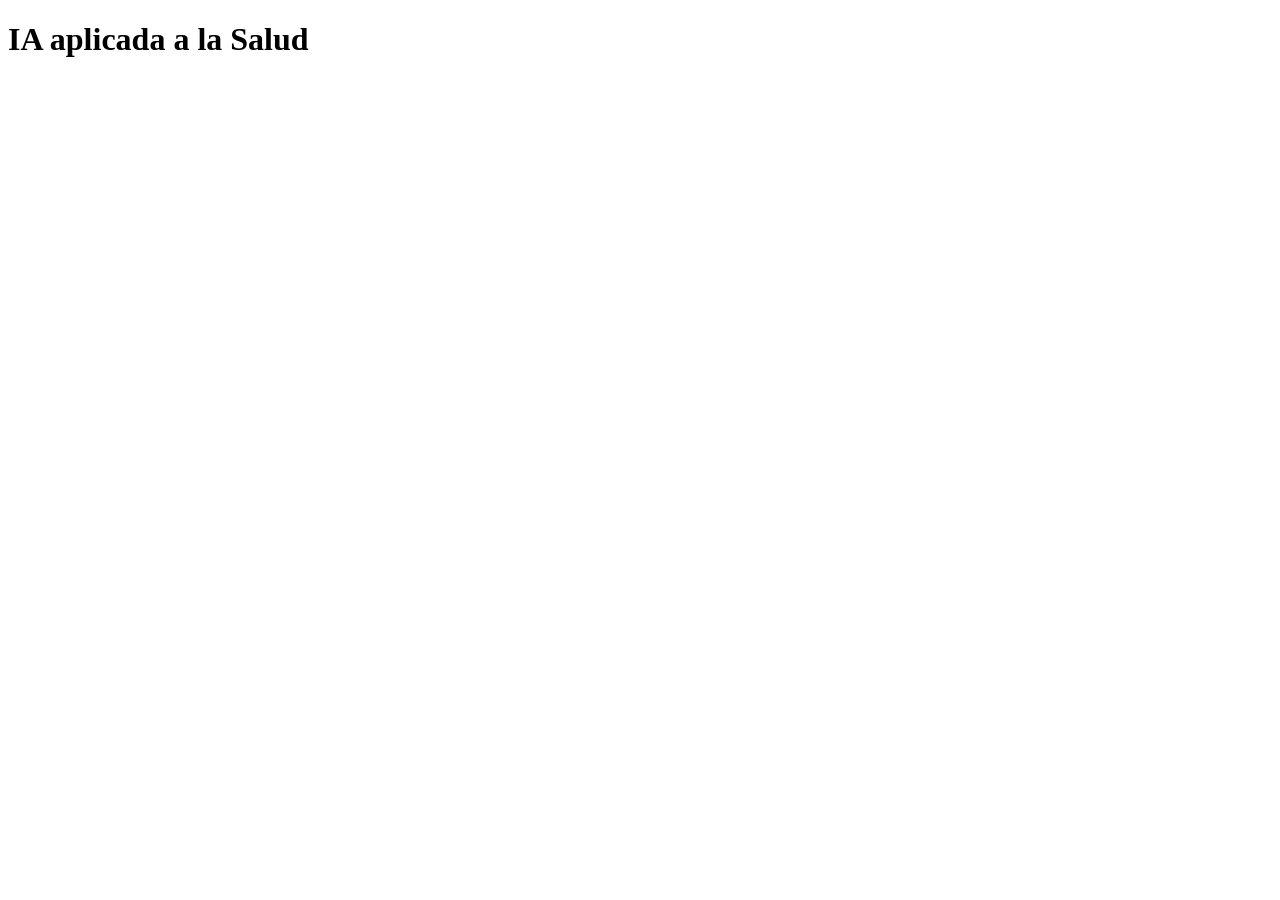
==== acerca.html @ 68074b17 "Archivos a utilizar" ====
<!DOCTYPE html>
<html lang="es">
    <head>
        <meta charset="UTF-8">
        <title>IA aplicada a la Salud

        </title>
    </head>
    
    
    <body>
        <h1>
            IA aplicada a la Salud
        </h1>
    </body>
    
    </html>
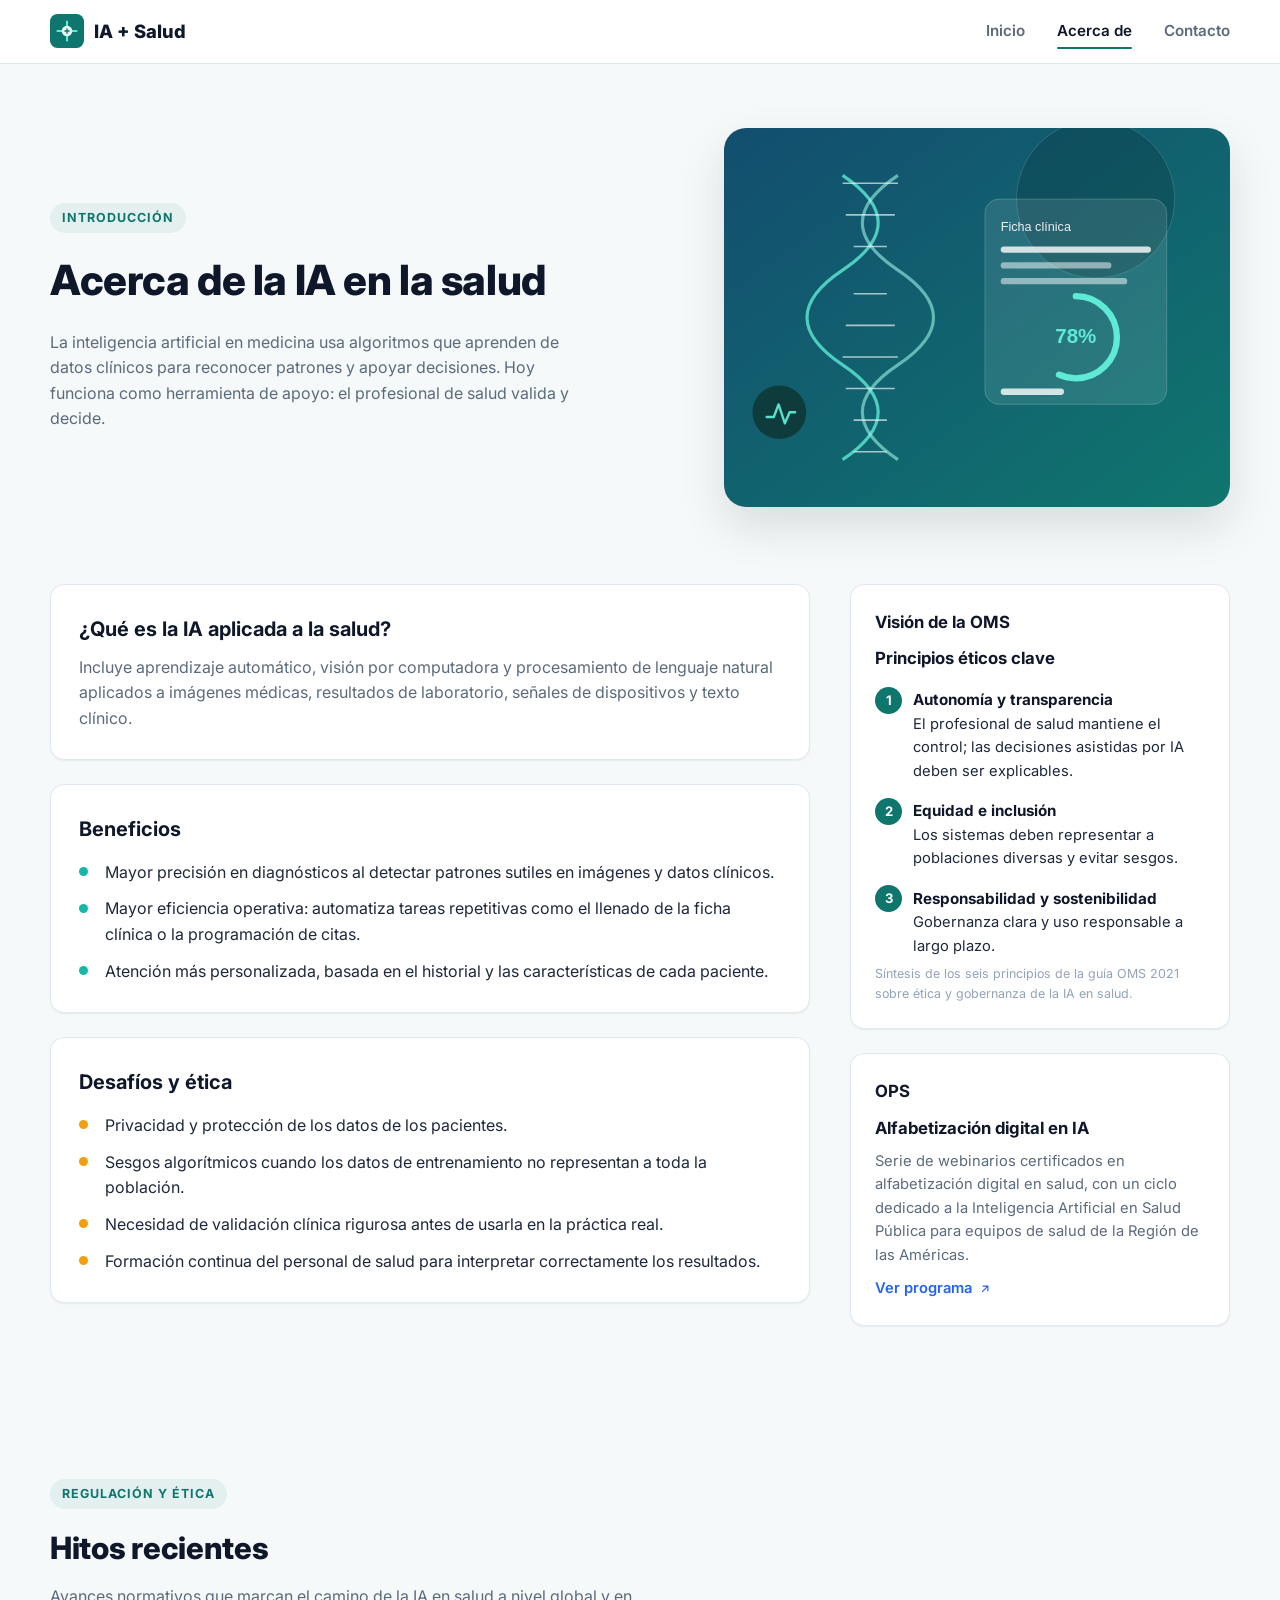
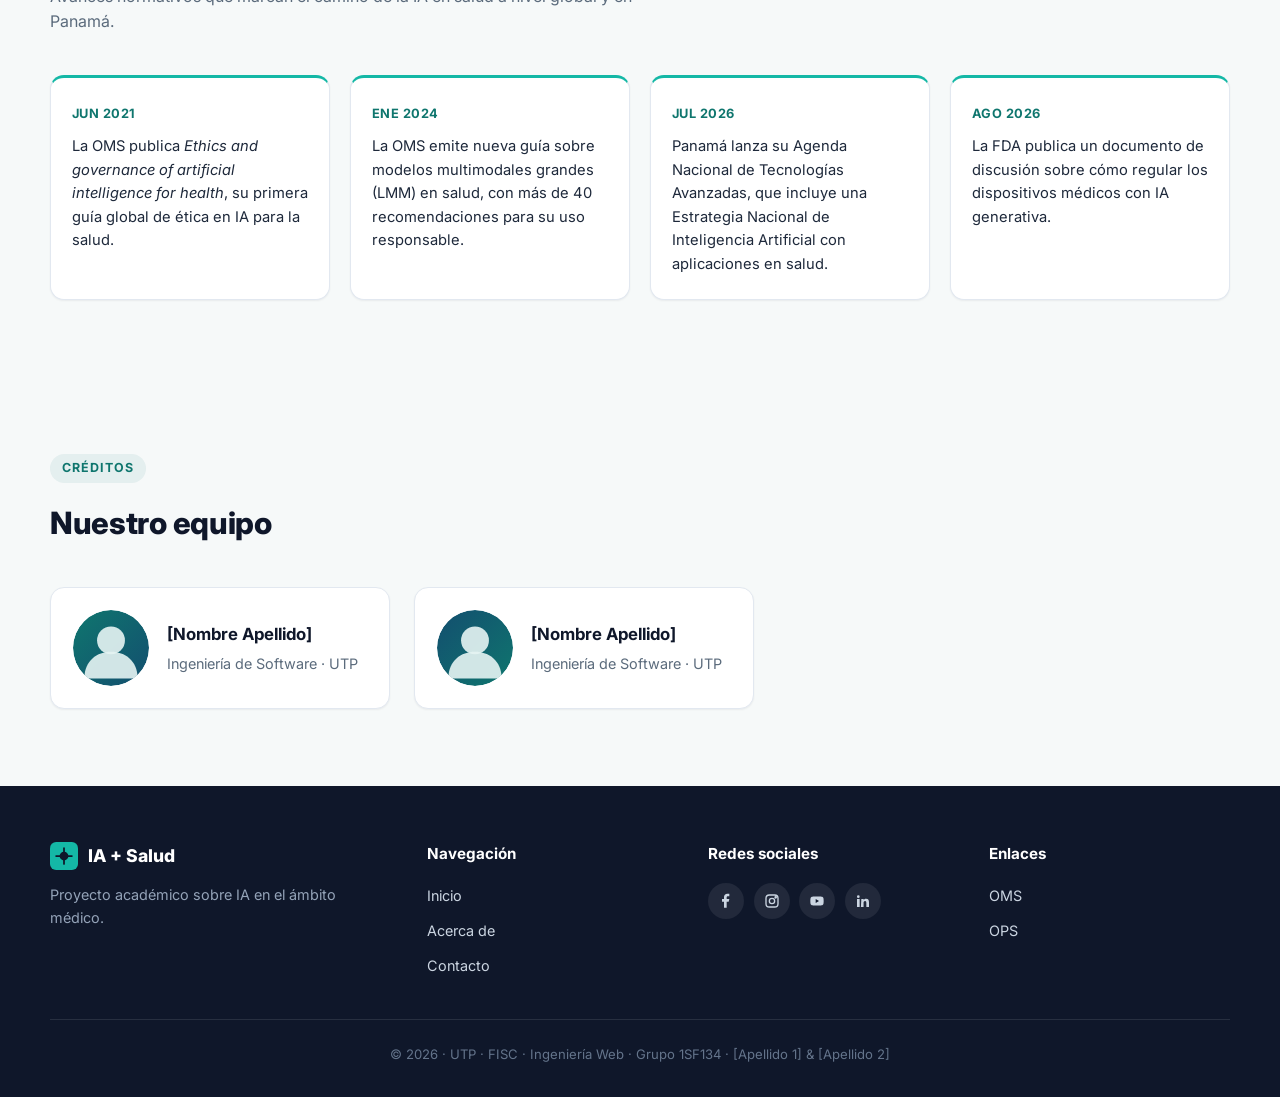
==== commit d66dea1c: "Build out full site (Inicio/Acerca/Contacto) and add IA-Salud-Fusion redesign - Implement the base I" ====
--- a/acerca.html
+++ b/acerca.html
@@ -1,17 +1,205 @@
 <!DOCTYPE html>
 <html lang="es">
-    <head>
-        <meta charset="UTF-8">
-        <title>IA aplicada a la Salud
-
-        </title>
-    </head>
-    
-    
-    <body>
-        <h1>
-            IA aplicada a la Salud
-        </h1>
-    </body>
-    
-    </html>
+<head>
+  <meta charset="UTF-8">
+  <meta name="viewport" content="width=device-width, initial-scale=1.0">
+  <title>Acerca de · IA + Salud</title>
+  <meta name="description" content="Qué es la IA aplicada a la salud, sus beneficios, desafíos éticos, la visión de la OMS y los hitos recientes de su regulación.">
+  <link rel="icon" type="image/svg+xml" href="img/favicon.svg">
+  <link rel="stylesheet" href="css/style.css">
+</head>
+<body>
+  <a class="skip-link" href="#main">Saltar al contenido</a>
+
+  <header class="site-header">
+    <nav class="nav-bar container" aria-label="Navegación principal">
+      <a class="brand" href="index.html">
+        <svg width="34" height="34" viewBox="0 0 64 64" aria-hidden="true">
+          <rect width="64" height="64" rx="14" fill="#0f766e"/>
+          <path d="M32 14v10M32 40v10M14 32h10M40 32h10" stroke="#5eead4" stroke-width="4" stroke-linecap="round"/>
+          <circle cx="32" cy="32" r="10" fill="#e6f4f3"/>
+          <path d="M28 32h8M32 28v8" stroke="#0f766e" stroke-width="2.6" stroke-linecap="round"/>
+        </svg>
+        IA + Salud
+      </a>
+
+      <input type="checkbox" id="navToggle" class="nav-toggle">
+      <label for="navToggle" class="nav-toggle-label" aria-label="Abrir menú de navegación">
+        <svg width="26" height="26" viewBox="0 0 24 24" fill="none" stroke="currentColor" stroke-width="2" stroke-linecap="round"><path d="M3 6h18M3 12h18M3 18h18"/></svg>
+      </label>
+
+      <ul class="nav-links">
+        <li><a href="index.html">Inicio</a></li>
+        <li><a href="acerca.html" aria-current="page">Acerca de</a></li>
+        <li><a href="contacto.html">Contacto</a></li>
+      </ul>
+    </nav>
+  </header>
+
+  <main id="main">
+    <section class="page-hero">
+      <div class="container">
+        <div>
+          <span class="eyebrow">Introducción</span>
+          <h1>Acerca de la IA en la salud</h1>
+          <p>La inteligencia artificial en medicina usa algoritmos que aprenden de datos clínicos para reconocer patrones y apoyar decisiones. Hoy funciona como herramienta de apoyo: el profesional de salud valida y decide.</p>
+        </div>
+        <div class="page-hero-media">
+          <img src="img/acerca.svg" alt="Ilustración conceptual de una hélice de datos clínicos junto a una ficha médica analizada por IA">
+        </div>
+      </div>
+    </section>
+
+    <section id="detalle">
+      <div class="container content-grid">
+        <div class="stack">
+          <article class="card article-card">
+            <h2>¿Qué es la IA aplicada a la salud?</h2>
+            <p>Incluye aprendizaje automático, visión por computadora y procesamiento de lenguaje natural aplicados a imágenes médicas, resultados de laboratorio, señales de dispositivos y texto clínico.</p>
+          </article>
+
+          <article class="card article-card">
+            <h2>Beneficios</h2>
+            <ul>
+              <li>Mayor precisión en diagnósticos al detectar patrones sutiles en imágenes y datos clínicos.</li>
+              <li>Mayor eficiencia operativa: automatiza tareas repetitivas como el llenado de la ficha clínica o la programación de citas.</li>
+              <li>Atención más personalizada, basada en el historial y las características de cada paciente.</li>
+            </ul>
+          </article>
+
+          <article class="card article-card challenges">
+            <h2>Desafíos y ética</h2>
+            <ul>
+              <li>Privacidad y protección de los datos de los pacientes.</li>
+              <li>Sesgos algorítmicos cuando los datos de entrenamiento no representan a toda la población.</li>
+              <li>Necesidad de validación clínica rigurosa antes de usarla en la práctica real.</li>
+              <li>Formación continua del personal de salud para interpretar correctamente los resultados.</li>
+            </ul>
+          </article>
+        </div>
+
+        <aside>
+          <div class="card aside-block">
+            <h2>Visión de la OMS</h2>
+            <h3 class="aside-subtitle">Principios éticos clave</h3>
+            <ol class="pillars">
+              <li><strong>Autonomía y transparencia</strong>El profesional de salud mantiene el control; las decisiones asistidas por IA deben ser explicables.</li>
+              <li><strong>Equidad e inclusión</strong>Los sistemas deben representar a poblaciones diversas y evitar sesgos.</li>
+              <li><strong>Responsabilidad y sostenibilidad</strong>Gobernanza clara y uso responsable a largo plazo.</li>
+            </ol>
+            <p class="aside-note">Síntesis de los seis principios de la guía OMS 2021 sobre ética y gobernanza de la IA en salud.</p>
+          </div>
+
+          <div class="card aside-block">
+            <h2>OPS</h2>
+            <h3 class="aside-subtitle">Alfabetización digital en IA</h3>
+            <p class="body-text">Serie de webinarios certificados en alfabetización digital en salud, con un ciclo dedicado a la Inteligencia Artificial en Salud Pública para equipos de salud de la Región de las Américas.</p>
+            <a class="news-link" href="https://campus.paho.org/es/curso/WebinarioInteligenciaArtificialII" target="_blank" rel="noopener noreferrer">
+              Ver programa
+              <svg width="14" height="14" viewBox="0 0 24 24" fill="none" stroke="currentColor" stroke-width="2"><path d="M7 17 17 7M8 7h9v9"/></svg>
+            </a>
+          </div>
+        </aside>
+      </div>
+    </section>
+
+    <section id="hitos">
+      <div class="container">
+        <div class="section-head">
+          <span class="eyebrow">Regulación y ética</span>
+          <h2>Hitos recientes</h2>
+          <p>Avances normativos que marcan el camino de la IA en salud a nivel global y en Panamá.</p>
+        </div>
+
+        <ol class="timeline">
+          <li>
+            <time datetime="2021-06">Jun 2021</time>
+            <p>La OMS publica <em>Ethics and governance of artificial intelligence for health</em>, su primera guía global de ética en IA para la salud.</p>
+          </li>
+          <li>
+            <time datetime="2024-01">Ene 2024</time>
+            <p>La OMS emite nueva guía sobre modelos multimodales grandes (LMM) en salud, con más de 40 recomendaciones para su uso responsable.</p>
+          </li>
+          <li>
+            <time datetime="2026-07">Jul 2026</time>
+            <p>Panamá lanza su Agenda Nacional de Tecnologías Avanzadas, que incluye una Estrategia Nacional de Inteligencia Artificial con aplicaciones en salud.</p>
+          </li>
+          <li>
+            <time datetime="2026-08">Ago 2026</time>
+            <p>La FDA publica un documento de discusión sobre cómo regular los dispositivos médicos con IA generativa.</p>
+          </li>
+        </ol>
+      </div>
+    </section>
+
+    <section id="equipo">
+      <div class="container">
+        <div class="section-head">
+          <span class="eyebrow">Créditos</span>
+          <h2>Nuestro equipo</h2>
+        </div>
+
+        <div class="team-grid">
+          <div class="card team-card">
+            <img src="img/team-1.svg" alt="Foto de perfil pendiente">
+            <div>
+              <h3>[Nombre Apellido]</h3>
+              <p>Ingeniería de Software · UTP</p>
+            </div>
+          </div>
+          <div class="card team-card">
+            <img src="img/team-2.svg" alt="Foto de perfil pendiente">
+            <div>
+              <h3>[Nombre Apellido]</h3>
+              <p>Ingeniería de Software · UTP</p>
+            </div>
+          </div>
+        </div>
+      </div>
+    </section>
+  </main>
+
+  <footer class="site-footer">
+    <div class="container">
+      <div class="footer-grid">
+        <div>
+          <div class="footer-brand">
+            <svg width="28" height="28" viewBox="0 0 64 64" aria-hidden="true">
+              <rect width="64" height="64" rx="14" fill="#14b8a6"/>
+              <path d="M32 14v10M32 40v10M14 32h10M40 32h10" stroke="#0f172a" stroke-width="4" stroke-linecap="round"/>
+              <circle cx="32" cy="32" r="10" fill="#0f172a"/>
+            </svg>
+            IA + Salud
+          </div>
+          <p>Proyecto académico sobre IA en el ámbito médico.</p>
+        </div>
+        <div>
+          <h3>Navegación</h3>
+          <ul>
+            <li><a href="index.html">Inicio</a></li>
+            <li><a href="acerca.html">Acerca de</a></li>
+            <li><a href="contacto.html">Contacto</a></li>
+          </ul>
+        </div>
+        <div>
+          <h3>Redes sociales</h3>
+          <div class="footer-social">
+            <a href="#" aria-label="Facebook"><svg width="16" height="16" viewBox="0 0 24 24" fill="currentColor"><path d="M13 22v-9h3l1-4h-4V7c0-1 .3-2 2-2h2V1h-3c-3 0-5 2-5 5v3H6v4h3v9z"/></svg></a>
+            <a href="#" aria-label="Instagram"><svg width="16" height="16" viewBox="0 0 24 24" fill="none" stroke="currentColor" stroke-width="2"><rect x="3" y="3" width="18" height="18" rx="5"/><circle cx="12" cy="12" r="4"/><circle cx="17.5" cy="6.5" r="1"/></svg></a>
+            <a href="#" aria-label="YouTube"><svg width="16" height="16" viewBox="0 0 24 24" fill="currentColor"><path d="M22 12s0-3-.4-4.5c-.2-.9-1-1.6-1.9-1.8C18 5.3 12 5.3 12 5.3s-6 0-7.7.4c-.9.2-1.7.9-1.9 1.8C2 9 2 12 2 12s0 3 .4 4.5c.2.9 1 1.6 1.9 1.8 1.7.4 7.7.4 7.7.4s6 0 7.7-.4c.9-.2 1.7-.9 1.9-1.8.4-1.5.4-4.5.4-4.5z"/><path d="M10 15l5-3-5-3z" fill="#0f172a"/></svg></a>
+            <a href="#" aria-label="LinkedIn"><svg width="16" height="16" viewBox="0 0 24 24" fill="currentColor"><path d="M4.98 3.5a2 2 0 1 1 0 4 2 2 0 0 1 0-4zM3 8.98h4v12H3zM9.5 8.98H13v1.64h.05c.5-.9 1.7-1.85 3.5-1.85 3.74 0 4.45 2.46 4.45 5.66v6.55h-4v-5.8c0-1.38-.03-3.15-1.92-3.15-1.93 0-2.22 1.5-2.22 3.05v5.9h-4z"/></svg></a>
+          </div>
+        </div>
+        <div>
+          <h3>Enlaces</h3>
+          <ul>
+            <li><a href="https://www.who.int/health-topics/artificial-intelligence" target="_blank" rel="noopener noreferrer">OMS</a></li>
+            <li><a href="https://www.paho.org/es/inteligencia-artificial-para-salud" target="_blank" rel="noopener noreferrer">OPS</a></li>
+          </ul>
+        </div>
+      </div>
+      <p class="footer-bottom">© 2026 · UTP · FISC · Ingeniería Web · Grupo 1SF134 · [Apellido 1] &amp; [Apellido 2]</p>
+    </div>
+  </footer>
+</body>
+</html>
--- a/css/style.css
+++ b/css/style.css
@@ -0,0 +1,1213 @@
+/* =========================================================
+   IA + Salud — hoja de estilos general
+   Proyecto académico · UTP · FISC · Ingeniería Web
+   ========================================================= */
+
+@import url("https://fonts.googleapis.com/css2?family=Inter:wght@400;500;600;700;800&display=swap");
+
+:root {
+  --color-primary: #0f766e;
+  --color-primary-dark: #0b5a54;
+  --color-primary-light: #14b8a6;
+  --color-accent: #2563eb;
+  --color-ink: #0f172a;
+  --color-text: #1e293b;
+  --color-text-muted: #5b6b7c;
+  --color-bg: #f6f9f9;
+  --color-surface: #ffffff;
+  --color-border: #e2e8f0;
+  --color-success-bg: #ecfdf5;
+  --color-success-text: #065f46;
+  --color-error: #b91c1c;
+
+  --font-sans: "Inter", system-ui, -apple-system, "Segoe UI", Roboto, sans-serif;
+
+  --radius-sm: 8px;
+  --radius-md: 14px;
+  --radius-lg: 22px;
+
+  --shadow-sm: 0 1px 2px rgba(15, 23, 42, 0.06);
+  --shadow-md: 0 8px 24px rgba(15, 23, 42, 0.08);
+  --shadow-lg: 0 20px 45px rgba(15, 23, 42, 0.12);
+
+  --container: 1180px;
+}
+
+/* ---------- Reset base ---------- */
+*,
+*::before,
+*::after {
+  box-sizing: border-box;
+}
+
+html {
+  scroll-behavior: smooth;
+}
+
+body {
+  margin: 0;
+  font-family: var(--font-sans);
+  color: var(--color-text);
+  background: var(--color-bg);
+  line-height: 1.6;
+  -webkit-font-smoothing: antialiased;
+}
+
+img {
+  max-width: 100%;
+  display: block;
+}
+
+a {
+  color: inherit;
+  text-decoration: none;
+}
+
+ul,
+ol {
+  margin: 0;
+  padding: 0;
+  list-style: none;
+}
+
+h1,
+h2,
+h3,
+h4,
+p {
+  margin: 0;
+}
+
+button,
+input,
+select,
+textarea {
+  font: inherit;
+  color: inherit;
+}
+
+.container {
+  width: min(100% - 2.5rem, var(--container));
+  margin-inline: auto;
+}
+
+section {
+  padding-block: clamp(3rem, 6vw, 5rem);
+}
+
+.eyebrow {
+  display: inline-block;
+  font-size: 0.78rem;
+  font-weight: 700;
+  letter-spacing: 0.08em;
+  text-transform: uppercase;
+  color: var(--color-primary);
+  background: rgba(15, 118, 110, 0.08);
+  padding: 0.3rem 0.75rem;
+  border-radius: 999px;
+  margin-bottom: 0.9rem;
+}
+
+.section-head {
+  max-width: 640px;
+  margin-bottom: 2.5rem;
+}
+
+.section-head h2 {
+  font-size: clamp(1.6rem, 2.4vw, 2.1rem);
+  font-weight: 800;
+  color: var(--color-ink);
+  letter-spacing: -0.01em;
+}
+
+.section-head p {
+  margin-top: 0.7rem;
+  color: var(--color-text-muted);
+}
+
+.visually-hidden {
+  position: absolute;
+  width: 1px;
+  height: 1px;
+  overflow: hidden;
+  clip: rect(0 0 0 0);
+  white-space: nowrap;
+}
+
+.skip-link {
+  position: absolute;
+  left: -999px;
+  top: 0;
+  background: var(--color-ink);
+  color: #fff;
+  padding: 0.7rem 1.2rem;
+  border-radius: 0 0 var(--radius-sm) 0;
+  z-index: 200;
+}
+
+.skip-link:focus {
+  left: 0;
+}
+
+/* ---------- Botones ---------- */
+.btn {
+  display: inline-flex;
+  align-items: center;
+  justify-content: center;
+  gap: 0.5rem;
+  padding: 0.85rem 1.5rem;
+  border-radius: 999px;
+  font-weight: 600;
+  font-size: 0.95rem;
+  border: 1.5px solid transparent;
+  cursor: pointer;
+  transition: transform 0.15s ease, box-shadow 0.15s ease, background 0.15s ease, color 0.15s ease;
+}
+
+.btn:active {
+  transform: translateY(1px);
+}
+
+.btn-primary {
+  background: var(--color-primary);
+  color: #fff;
+  box-shadow: 0 10px 24px rgba(15, 118, 110, 0.28);
+}
+
+.btn-primary:hover {
+  background: var(--color-primary-dark);
+}
+
+.btn-outline {
+  background: transparent;
+  border-color: rgba(255, 255, 255, 0.55);
+  color: inherit;
+}
+
+.btn-outline:hover {
+  background: rgba(255, 255, 255, 0.12);
+}
+
+.btn-ghost {
+  background: var(--color-surface);
+  border-color: var(--color-border);
+  color: var(--color-text);
+}
+
+.btn-ghost:hover {
+  border-color: var(--color-primary);
+  color: var(--color-primary);
+}
+
+.btn-block {
+  width: 100%;
+}
+
+/* ---------- Header / navegación ---------- */
+.site-header {
+  position: sticky;
+  top: 0;
+  z-index: 100;
+  background: rgba(255, 255, 255, 0.92);
+  backdrop-filter: blur(10px);
+  border-bottom: 1px solid var(--color-border);
+}
+
+.nav-bar {
+  display: flex;
+  align-items: center;
+  justify-content: space-between;
+  gap: 1rem;
+  padding-block: 0.9rem;
+}
+
+.brand {
+  display: flex;
+  align-items: center;
+  gap: 0.6rem;
+  font-weight: 800;
+  font-size: 1.15rem;
+  color: var(--color-ink);
+}
+
+.brand svg {
+  flex-shrink: 0;
+}
+
+.nav-toggle {
+  display: none;
+}
+
+.nav-toggle-label {
+  display: none;
+  cursor: pointer;
+  padding: 0.4rem;
+}
+
+.nav-links {
+  display: flex;
+  align-items: center;
+  gap: 2rem;
+  font-weight: 600;
+  font-size: 0.95rem;
+}
+
+.nav-links a {
+  position: relative;
+  color: var(--color-text-muted);
+  padding-block: 0.3rem;
+}
+
+.nav-links a:hover {
+  color: var(--color-primary);
+}
+
+.nav-links a[aria-current="page"] {
+  color: var(--color-ink);
+}
+
+.nav-links a[aria-current="page"]::after {
+  content: "";
+  position: absolute;
+  left: 0;
+  right: 0;
+  bottom: -4px;
+  height: 2px;
+  background: var(--color-primary);
+  border-radius: 2px;
+}
+
+/* ---------- Hero ---------- */
+.hero {
+  padding-block: clamp(2.5rem, 6vw, 4.5rem);
+}
+
+.hero .container {
+  display: grid;
+  grid-template-columns: 1.05fr 0.95fr;
+  gap: clamp(2rem, 5vw, 4rem);
+  align-items: center;
+}
+
+.hero h1 {
+  font-size: clamp(2.1rem, 4.4vw, 3.2rem);
+  font-weight: 800;
+  line-height: 1.1;
+  letter-spacing: -0.02em;
+  color: var(--color-ink);
+}
+
+.hero p {
+  margin-top: 1.2rem;
+  font-size: 1.05rem;
+  color: var(--color-text-muted);
+  max-width: 46ch;
+}
+
+.hero-actions {
+  display: flex;
+  flex-wrap: wrap;
+  gap: 0.9rem;
+  margin-top: 2rem;
+}
+
+.hero-actions .btn-outline {
+  border-color: var(--color-border);
+  color: var(--color-text);
+}
+
+.hero-actions .btn-outline:hover {
+  border-color: var(--color-primary);
+  color: var(--color-primary);
+  background: rgba(15, 118, 110, 0.06);
+}
+
+.hero-media {
+  border-radius: var(--radius-lg);
+  overflow: hidden;
+  box-shadow: var(--shadow-lg);
+}
+
+/* ---------- Intro (Acerca / Contacto) ---------- */
+.page-hero {
+  padding-block: clamp(2.5rem, 6vw, 4rem) 0;
+}
+
+.page-hero .container {
+  display: grid;
+  grid-template-columns: 1.1fr 0.9fr;
+  gap: clamp(2rem, 5vw, 3.5rem);
+  align-items: center;
+}
+
+.page-hero h1 {
+  font-size: clamp(1.9rem, 3.6vw, 2.6rem);
+  font-weight: 800;
+  color: var(--color-ink);
+  letter-spacing: -0.01em;
+}
+
+.page-hero p {
+  margin-top: 1rem;
+  color: var(--color-text-muted);
+  max-width: 52ch;
+}
+
+.page-hero-media {
+  border-radius: var(--radius-lg);
+  overflow: hidden;
+  box-shadow: var(--shadow-lg);
+}
+
+/* ---------- Layout principal con aside ---------- */
+.content-grid {
+  display: grid;
+  grid-template-columns: 2fr 1fr;
+  gap: 2.5rem;
+  align-items: start;
+}
+
+.stack {
+  display: grid;
+  gap: 1.5rem;
+}
+
+.card {
+  background: var(--color-surface);
+  border: 1px solid var(--color-border);
+  border-radius: var(--radius-md);
+  box-shadow: var(--shadow-sm);
+}
+
+/* ---------- Noticias ---------- */
+.news-card {
+  display: grid;
+  grid-template-columns: 220px 1fr;
+  gap: 1.5rem;
+  padding: 1.25rem;
+  transition: box-shadow 0.2s ease, transform 0.2s ease;
+}
+
+.news-card:hover {
+  box-shadow: var(--shadow-md);
+  transform: translateY(-2px);
+}
+
+.news-card img {
+  border-radius: var(--radius-sm);
+  aspect-ratio: 5 / 3;
+  object-fit: cover;
+  width: 100%;
+  height: 100%;
+}
+
+.news-meta {
+  font-size: 0.82rem;
+  font-weight: 600;
+  color: var(--color-primary);
+  text-transform: uppercase;
+  letter-spacing: 0.03em;
+}
+
+.news-card h3 {
+  margin-top: 0.5rem;
+  font-size: 1.15rem;
+  font-weight: 700;
+  color: var(--color-ink);
+  line-height: 1.35;
+}
+
+.news-card p {
+  margin-top: 0.5rem;
+  color: var(--color-text-muted);
+  font-size: 0.95rem;
+}
+
+.news-card .news-link {
+  display: inline-flex;
+  align-items: center;
+  gap: 0.35rem;
+  margin-top: 0.8rem;
+  font-weight: 600;
+  color: var(--color-accent);
+  font-size: 0.92rem;
+}
+
+.news-card .news-link:hover {
+  text-decoration: underline;
+}
+
+/* ---------- Aside genérico ---------- */
+.aside-block {
+  padding: 1.5rem;
+}
+
+.aside-block + .aside-block {
+  margin-top: 1.5rem;
+}
+
+.aside-block h2,
+.aside-block h3 {
+  font-size: 1.05rem;
+  font-weight: 700;
+  color: var(--color-ink);
+}
+
+.stat {
+  padding-block: 0.9rem;
+  border-bottom: 1px solid var(--color-border);
+}
+
+.stat:first-of-type {
+  margin-top: 1rem;
+}
+
+.stat:last-child {
+  border-bottom: none;
+}
+
+.stat strong {
+  display: block;
+  font-size: 2rem;
+  font-weight: 800;
+  color: var(--color-primary);
+  line-height: 1.1;
+}
+
+.stat span {
+  display: block;
+  margin-top: 0.3rem;
+  color: var(--color-text-muted);
+  font-size: 0.9rem;
+}
+
+.stat cite {
+  font-style: normal;
+  color: #94a3b8;
+}
+
+.ext-links {
+  display: grid;
+  gap: 0.9rem;
+  margin-top: 1rem;
+}
+
+.ext-link {
+  display: flex;
+  align-items: center;
+  justify-content: space-between;
+  gap: 0.5rem;
+  padding: 0.75rem 0.9rem;
+  border: 1px solid var(--color-border);
+  border-radius: var(--radius-sm);
+  font-weight: 600;
+  font-size: 0.92rem;
+  color: var(--color-ink);
+  transition: border-color 0.15s ease, background 0.15s ease;
+}
+
+.ext-link:hover {
+  border-color: var(--color-primary);
+  background: rgba(15, 118, 110, 0.05);
+}
+
+.ext-link svg {
+  flex-shrink: 0;
+  color: var(--color-primary);
+}
+
+.aside-note {
+  margin-top: 0.4rem;
+  font-size: 0.78rem;
+  color: #94a3b8;
+}
+
+.aside-subtitle {
+  margin-top: 0.6rem;
+  font-size: 0.95rem;
+  font-weight: 600;
+  color: var(--color-text-muted);
+}
+
+.aside-block p.body-text {
+  margin-top: 0.5rem;
+  color: var(--color-text-muted);
+  font-size: 0.92rem;
+}
+
+.aside-block p.info-strong {
+  margin-top: 0.7rem;
+  font-weight: 700;
+  color: var(--color-ink);
+}
+
+.news-link {
+  display: inline-flex;
+  align-items: center;
+  gap: 0.35rem;
+  margin-top: 0.6rem;
+  font-weight: 600;
+  color: var(--color-accent);
+  font-size: 0.92rem;
+}
+
+.news-link:hover {
+  text-decoration: underline;
+}
+
+/* ---------- Áreas de aplicación ---------- */
+.app-grid {
+  display: grid;
+  grid-template-columns: repeat(3, 1fr);
+  gap: 1.25rem;
+}
+
+.app-card {
+  padding: 1.5rem;
+  transition: box-shadow 0.2s ease, transform 0.2s ease, border-color 0.2s ease;
+}
+
+.app-card:hover {
+  box-shadow: var(--shadow-md);
+  transform: translateY(-3px);
+  border-color: rgba(15, 118, 110, 0.35);
+}
+
+.app-icon {
+  width: 48px;
+  height: 48px;
+  border-radius: 12px;
+  display: flex;
+  align-items: center;
+  justify-content: center;
+  background: linear-gradient(135deg, var(--color-primary), #134e6f);
+  color: #fff;
+  margin-bottom: 1rem;
+}
+
+.app-card h3 {
+  font-size: 1.05rem;
+  font-weight: 700;
+  color: var(--color-ink);
+}
+
+.app-card p {
+  margin-top: 0.4rem;
+  color: var(--color-text-muted);
+  font-size: 0.92rem;
+}
+
+/* ---------- Multimedia ---------- */
+.media-grid {
+  display: grid;
+  grid-template-columns: 1.4fr 1fr;
+  gap: 1.5rem;
+}
+
+.media-card {
+  overflow: hidden;
+}
+
+.media-thumb {
+  position: relative;
+  aspect-ratio: 16 / 9;
+  background: linear-gradient(135deg, #0f172a, var(--color-primary));
+  display: flex;
+  align-items: center;
+  justify-content: center;
+}
+
+.media-thumb::before {
+  content: "";
+  position: absolute;
+  inset: 0;
+  background-image: radial-gradient(circle at 20% 30%, rgba(94, 234, 212, 0.25), transparent 45%),
+    radial-gradient(circle at 80% 75%, rgba(94, 234, 212, 0.18), transparent 40%);
+}
+
+.play-btn {
+  position: relative;
+  width: 64px;
+  height: 64px;
+  border-radius: 50%;
+  background: rgba(255, 255, 255, 0.16);
+  border: 1.5px solid rgba(255, 255, 255, 0.5);
+  display: flex;
+  align-items: center;
+  justify-content: center;
+  color: #fff;
+}
+
+.media-body {
+  padding: 1.25rem 1.5rem 1.5rem;
+}
+
+.media-body .news-meta {
+  color: var(--color-primary);
+}
+
+.media-body h3 {
+  margin-top: 0.4rem;
+  font-size: 1.05rem;
+  font-weight: 700;
+  color: var(--color-ink);
+}
+
+.media-body p {
+  margin-top: 0.4rem;
+  color: var(--color-text-muted);
+  font-size: 0.92rem;
+}
+
+.media-body .news-link {
+  display: inline-flex;
+  align-items: center;
+  gap: 0.35rem;
+  margin-top: 0.9rem;
+  font-weight: 600;
+  color: var(--color-accent);
+  font-size: 0.92rem;
+}
+
+.audio-card {
+  padding: 1.5rem;
+  display: flex;
+  flex-direction: column;
+}
+
+.audio-visual {
+  display: flex;
+  align-items: center;
+  gap: 0.25rem;
+  height: 56px;
+  margin-bottom: 1rem;
+}
+
+.audio-visual span {
+  display: block;
+  width: 6px;
+  border-radius: 4px;
+  background: linear-gradient(180deg, var(--color-primary-light), var(--color-primary));
+}
+
+.audio-visual span:nth-child(1) { height: 30%; }
+.audio-visual span:nth-child(2) { height: 70%; }
+.audio-visual span:nth-child(3) { height: 45%; }
+.audio-visual span:nth-child(4) { height: 90%; }
+.audio-visual span:nth-child(5) { height: 55%; }
+.audio-visual span:nth-child(6) { height: 75%; }
+.audio-visual span:nth-child(7) { height: 35%; }
+.audio-visual span:nth-child(8) { height: 60%; }
+.audio-visual span:nth-child(9) { height: 40%; }
+.audio-visual span:nth-child(10) { height: 80%; }
+
+.audio-card h3 {
+  font-size: 1.05rem;
+  font-weight: 700;
+  color: var(--color-ink);
+}
+
+.audio-card p {
+  margin-top: 0.4rem;
+  color: var(--color-text-muted);
+  font-size: 0.92rem;
+  flex-grow: 1;
+}
+
+.audio-card .news-link {
+  display: inline-flex;
+  align-items: center;
+  gap: 0.35rem;
+  margin-top: 1rem;
+  font-weight: 600;
+  color: var(--color-accent);
+  font-size: 0.92rem;
+}
+
+/* ---------- Artículos (Acerca) ---------- */
+.article-card {
+  padding: 1.75rem;
+}
+
+.article-card h2 {
+  font-size: 1.25rem;
+  font-weight: 700;
+  color: var(--color-ink);
+}
+
+.article-card > p {
+  margin-top: 0.6rem;
+  color: var(--color-text-muted);
+}
+
+.article-card ul {
+  margin-top: 0.9rem;
+  display: grid;
+  gap: 0.7rem;
+}
+
+.article-card ul li {
+  position: relative;
+  padding-left: 1.6rem;
+  color: var(--color-text);
+}
+
+.article-card ul li::before {
+  content: "";
+  position: absolute;
+  left: 0;
+  top: 0.45rem;
+  width: 9px;
+  height: 9px;
+  border-radius: 50%;
+  background: var(--color-primary-light);
+}
+
+.article-card.challenges ul li::before {
+  background: #f59e0b;
+}
+
+.pillars {
+  display: grid;
+  gap: 1rem;
+  margin-top: 1rem;
+  counter-reset: pillar;
+}
+
+.pillars li {
+  position: relative;
+  padding-left: 2.4rem;
+  font-size: 0.92rem;
+  color: var(--color-text);
+}
+
+.pillars li strong {
+  display: block;
+  color: var(--color-ink);
+  font-size: 0.95rem;
+}
+
+.pillars li::before {
+  counter-increment: pillar;
+  content: counter(pillar);
+  position: absolute;
+  left: 0;
+  top: -0.1rem;
+  width: 1.7rem;
+  height: 1.7rem;
+  border-radius: 50%;
+  background: var(--color-primary);
+  color: #fff;
+  font-weight: 700;
+  font-size: 0.82rem;
+  display: flex;
+  align-items: center;
+  justify-content: center;
+}
+
+/* ---------- Hitos (timeline) ---------- */
+.timeline {
+  display: grid;
+  grid-template-columns: repeat(4, 1fr);
+  gap: 1.25rem;
+}
+
+.timeline li {
+  padding: 1.4rem 1.3rem;
+  background: var(--color-surface);
+  border: 1px solid var(--color-border);
+  border-top: 3px solid var(--color-primary-light);
+  border-radius: var(--radius-md);
+  box-shadow: var(--shadow-sm);
+}
+
+.timeline time {
+  display: inline-block;
+  font-weight: 700;
+  font-size: 0.8rem;
+  text-transform: uppercase;
+  letter-spacing: 0.04em;
+  color: var(--color-primary);
+}
+
+.timeline p {
+  margin-top: 0.6rem;
+  font-size: 0.92rem;
+  color: var(--color-text);
+}
+
+/* ---------- Equipo ---------- */
+.team-grid {
+  display: grid;
+  grid-template-columns: repeat(2, minmax(0, 340px));
+  gap: 1.5rem;
+}
+
+.team-card {
+  display: flex;
+  align-items: center;
+  gap: 1.1rem;
+  padding: 1.4rem;
+}
+
+.team-card img {
+  width: 76px;
+  height: 76px;
+  border-radius: 50%;
+  flex-shrink: 0;
+}
+
+.team-card h3 {
+  font-size: 1.05rem;
+  font-weight: 700;
+  color: var(--color-ink);
+}
+
+.team-card p {
+  margin-top: 0.2rem;
+  color: var(--color-text-muted);
+  font-size: 0.9rem;
+}
+
+/* ---------- Formulario de contacto ---------- */
+.form-card {
+  padding: 2rem;
+}
+
+.form-grid {
+  display: grid;
+  grid-template-columns: 1fr 1fr;
+  gap: 1.3rem 1.5rem;
+}
+
+.field {
+  display: grid;
+  gap: 0.4rem;
+}
+
+.field.full {
+  grid-column: 1 / -1;
+}
+
+.field label {
+  font-weight: 600;
+  font-size: 0.92rem;
+  color: var(--color-ink);
+}
+
+.field label .req {
+  color: var(--color-error);
+}
+
+.field input,
+.field select,
+.field textarea {
+  padding: 0.75rem 0.9rem;
+  border: 1.5px solid var(--color-border);
+  border-radius: var(--radius-sm);
+  background: #fff;
+  font-size: 0.95rem;
+  transition: border-color 0.15s ease, box-shadow 0.15s ease;
+}
+
+.field input:focus,
+.field select:focus,
+.field textarea:focus {
+  outline: none;
+  border-color: var(--color-primary);
+  box-shadow: 0 0 0 3px rgba(15, 118, 110, 0.15);
+}
+
+.field input[aria-invalid="true"],
+.field select[aria-invalid="true"],
+.field textarea[aria-invalid="true"] {
+  border-color: var(--color-error);
+}
+
+.field textarea {
+  resize: vertical;
+  min-height: 120px;
+}
+
+.field-hint {
+  font-size: 0.8rem;
+  color: #94a3b8;
+}
+
+.field-error {
+  font-size: 0.82rem;
+  color: var(--color-error);
+  min-height: 1.1em;
+}
+
+.checkbox-field {
+  display: flex;
+  align-items: flex-start;
+  gap: 0.6rem;
+  grid-column: 1 / -1;
+}
+
+.checkbox-field input {
+  margin-top: 0.2rem;
+  width: 17px;
+  height: 17px;
+  accent-color: var(--color-primary);
+}
+
+.checkbox-field label {
+  font-size: 0.9rem;
+  font-weight: 500;
+  color: var(--color-text-muted);
+}
+
+.form-actions {
+  grid-column: 1 / -1;
+  display: flex;
+  gap: 1rem;
+  margin-top: 0.4rem;
+}
+
+#mensajeEstado {
+  grid-column: 1 / -1;
+  margin-top: 0.5rem;
+  padding: 0.9rem 1.1rem;
+  border-radius: var(--radius-sm);
+  font-size: 0.92rem;
+  font-weight: 500;
+  display: none;
+}
+
+#mensajeEstado.show {
+  display: block;
+}
+
+#mensajeEstado.success {
+  background: var(--color-success-bg);
+  color: var(--color-success-text);
+  border: 1px solid #a7f3d0;
+}
+
+#mensajeEstado.error {
+  background: #fef2f2;
+  color: var(--color-error);
+  border: 1px solid #fecaca;
+}
+
+.map-frame {
+  width: 100%;
+  aspect-ratio: 4 / 3;
+  border: 0;
+  border-radius: var(--radius-sm);
+  overflow: hidden;
+  margin-top: 1rem;
+}
+
+.social-row {
+  display: flex;
+  gap: 0.7rem;
+  margin-top: 1rem;
+}
+
+.social-row a {
+  width: 40px;
+  height: 40px;
+  border-radius: 50%;
+  background: rgba(15, 118, 110, 0.08);
+  color: var(--color-primary);
+  display: flex;
+  align-items: center;
+  justify-content: center;
+  transition: background 0.15s ease, color 0.15s ease;
+}
+
+.social-row a:hover {
+  background: var(--color-primary);
+  color: #fff;
+}
+
+/* ---------- Footer ---------- */
+.site-footer {
+  background: var(--color-ink);
+  color: #cbd5e1;
+  padding-block: 3.5rem 2rem;
+}
+
+.footer-grid {
+  display: grid;
+  grid-template-columns: 1.4fr 1fr 1fr 1fr;
+  gap: 2.5rem;
+}
+
+.footer-grid h3 {
+  color: #fff;
+  font-size: 0.95rem;
+  font-weight: 700;
+  margin-bottom: 1rem;
+}
+
+.footer-brand {
+  display: flex;
+  align-items: center;
+  gap: 0.6rem;
+  font-weight: 800;
+  font-size: 1.1rem;
+  color: #fff;
+  margin-bottom: 0.8rem;
+}
+
+.footer-grid p {
+  font-size: 0.9rem;
+  color: #94a3b8;
+}
+
+.footer-grid ul {
+  display: grid;
+  gap: 0.6rem;
+}
+
+.footer-grid a {
+  font-size: 0.9rem;
+  color: #cbd5e1;
+}
+
+.footer-grid a:hover {
+  color: #5eead4;
+}
+
+.footer-social {
+  display: flex;
+  gap: 0.6rem;
+}
+
+.footer-social a {
+  width: 36px;
+  height: 36px;
+  border-radius: 50%;
+  background: rgba(255, 255, 255, 0.08);
+  display: flex;
+  align-items: center;
+  justify-content: center;
+}
+
+.footer-social a:hover {
+  background: var(--color-primary);
+  color: #fff;
+}
+
+.footer-bottom {
+  margin-top: 2.5rem;
+  padding-top: 1.5rem;
+  border-top: 1px solid rgba(255, 255, 255, 0.1);
+  font-size: 0.82rem;
+  color: #64748b;
+  text-align: center;
+}
+
+/* =========================================================
+   Responsive
+   ========================================================= */
+@media (max-width: 960px) {
+  .content-grid {
+    grid-template-columns: 1fr;
+  }
+
+  .hero .container,
+  .page-hero .container {
+    grid-template-columns: 1fr;
+  }
+
+  .hero-media,
+  .page-hero-media {
+    order: -1;
+  }
+
+  .app-grid {
+    grid-template-columns: repeat(2, 1fr);
+  }
+
+  .media-grid {
+    grid-template-columns: 1fr;
+  }
+
+  .timeline {
+    grid-template-columns: repeat(2, 1fr);
+  }
+
+  .footer-grid {
+    grid-template-columns: 1fr 1fr;
+  }
+
+  .news-card {
+    grid-template-columns: 1fr;
+  }
+}
+
+@media (max-width: 680px) {
+  .nav-toggle-label {
+    display: flex;
+    align-items: center;
+  }
+
+  .nav-links {
+    position: absolute;
+    top: 100%;
+    left: 0;
+    right: 0;
+    flex-direction: column;
+    align-items: flex-start;
+    gap: 0;
+    background: #fff;
+    border-bottom: 1px solid var(--color-border);
+    box-shadow: var(--shadow-md);
+    max-height: 0;
+    overflow: hidden;
+    transition: max-height 0.25s ease;
+  }
+
+  .nav-links a {
+    width: 100%;
+    padding: 0.9rem 1.5rem;
+  }
+
+  .nav-links a[aria-current="page"]::after {
+    display: none;
+  }
+
+  .nav-links a[aria-current="page"] {
+    background: rgba(15, 118, 110, 0.06);
+    border-left: 3px solid var(--color-primary);
+  }
+
+  .nav-toggle:checked ~ .nav-links {
+    max-height: 240px;
+  }
+
+  .app-grid {
+    grid-template-columns: 1fr;
+  }
+
+  .form-grid {
+    grid-template-columns: 1fr;
+  }
+
+  .field.full {
+    grid-column: auto;
+  }
+
+  .timeline {
+    grid-template-columns: 1fr;
+  }
+
+  .team-grid {
+    grid-template-columns: 1fr;
+  }
+
+  .footer-grid {
+    grid-template-columns: 1fr;
+    gap: 2rem;
+  }
+
+  .form-actions {
+    flex-direction: column;
+  }
+}
